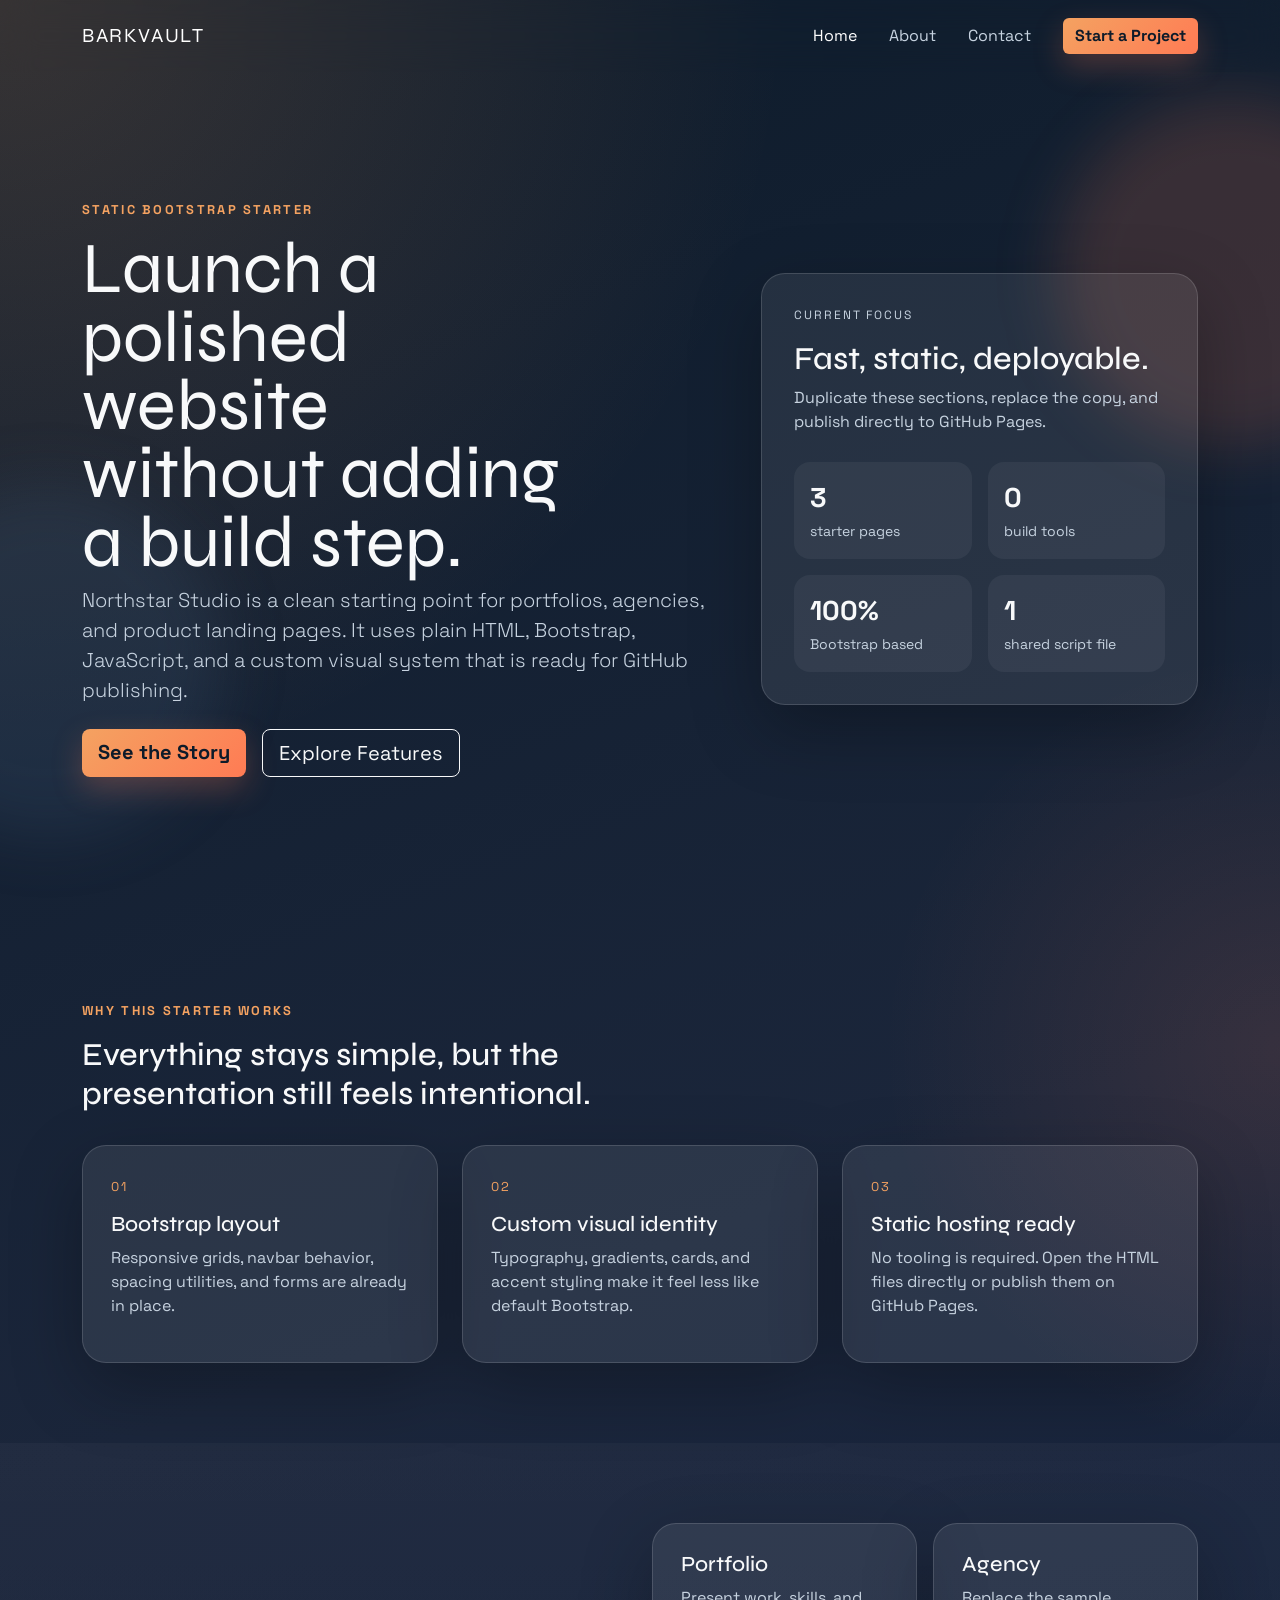
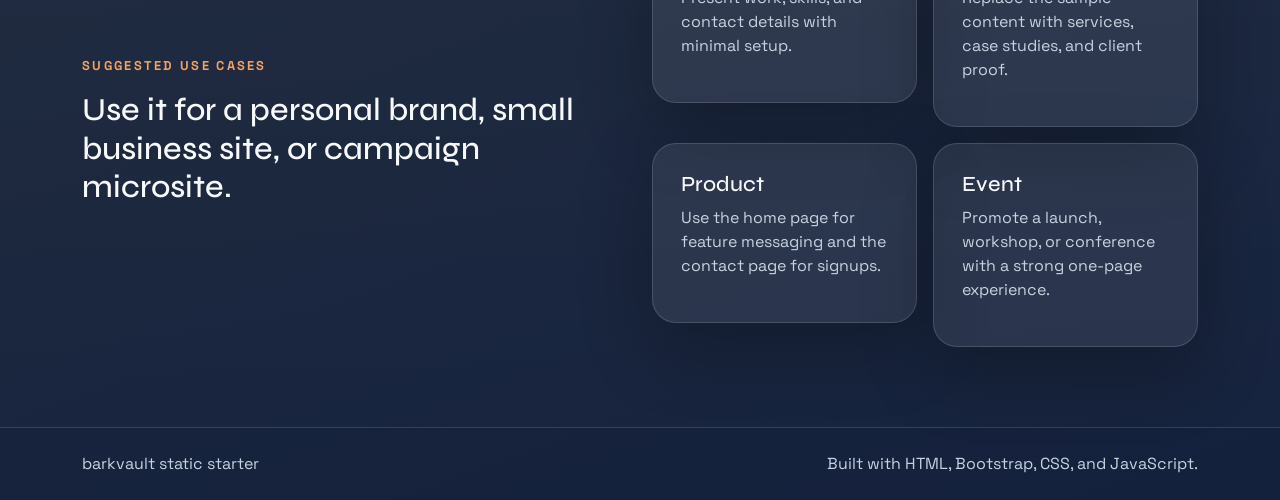
==== index.html @ 1753c1f5 "Initial static site scaffold" ====
<!DOCTYPE html>
<html lang="en">
  <head>
    <meta charset="UTF-8" />
    <meta name="viewport" content="width=device-width, initial-scale=1.0" />
    <title>barkvault</title>
    <meta
      name="description"
      content="A bold Bootstrap-based static website starter for modern product and portfolio pages."
    />
    <link rel="preconnect" href="https://fonts.googleapis.com" />
    <link rel="preconnect" href="https://fonts.gstatic.com" crossorigin />
    <link
      href="https://fonts.googleapis.com/css2?family=Space+Grotesk:wght@400;500;700&family=Syne:wght@500;700;800&display=swap"
      rel="stylesheet"
    />
    <link
      href="https://cdn.jsdelivr.net/npm/bootstrap@5.3.3/dist/css/bootstrap.min.css"
      rel="stylesheet"
      integrity="sha384-QWTKZyjpPEjISv5WaRU9OFeRpok6YctnYmDr5pNlyT2bRjXh0JMhjY6hW+ALEwIH"
      crossorigin="anonymous"
    />
    <link rel="stylesheet" href="css/styles.css" />
  </head>
  <body>
    <div class="site-shell">
      <nav class="navbar navbar-expand-lg navbar-dark py-3">
        <div class="container">
          <a class="navbar-brand brand-mark" href="index.html">barkvault</a>
          <button
            class="navbar-toggler"
            type="button"
            data-bs-toggle="collapse"
            data-bs-target="#mainNav"
            aria-controls="mainNav"
            aria-expanded="false"
            aria-label="Toggle navigation"
          >
            <span class="navbar-toggler-icon"></span>
          </button>
          <div class="collapse navbar-collapse" id="mainNav">
            <ul class="navbar-nav ms-auto align-items-lg-center gap-lg-3">
              <li class="nav-item"><a class="nav-link active" href="index.html">Home</a></li>
              <li class="nav-item"><a class="nav-link" href="about.html">About</a></li>
              <li class="nav-item"><a class="nav-link" href="contact.html">Contact</a></li>
              <li class="nav-item">
                <a class="btn btn-signal ms-lg-2" href="contact.html">Start a Project</a>
              </li>
            </ul>
          </div>
        </div>
      </nav>

      <header class="hero-section">
        <div class="container py-5">
          <div class="row align-items-center g-5 py-lg-5">
            <div class="col-lg-7">
              <p class="eyebrow">Static Bootstrap starter</p>
              <h1 class="display-2 hero-title">Launch a polished website without adding a build step.</h1>
              <p class="lead hero-copy">
                Northstar Studio is a clean starting point for portfolios, agencies, and product landing pages.
                It uses plain HTML, Bootstrap, JavaScript, and a custom visual system that is ready for GitHub publishing.
              </p>
              <div class="d-flex flex-column flex-sm-row gap-3 mt-4">
                <a class="btn btn-signal btn-lg" href="about.html">See the Story</a>
                <a class="btn btn-outline-light btn-lg" href="#highlights">Explore Features</a>
              </div>
            </div>
            <div class="col-lg-5">
              <div class="hero-card reveal-up">
                <p class="hero-card-label">Current focus</p>
                <h2>Fast, static, deployable.</h2>
                <p>
                  Duplicate these sections, replace the copy, and publish directly to GitHub Pages.
                </p>
                <div class="stat-grid">
                  <div>
                    <span>3</span>
                    <small>starter pages</small>
                  </div>
                  <div>
                    <span>0</span>
                    <small>build tools</small>
                  </div>
                  <div>
                    <span>100%</span>
                    <small>Bootstrap based</small>
                  </div>
                  <div>
                    <span>1</span>
                    <small>shared script file</small>
                  </div>
                </div>
              </div>
            </div>
          </div>
        </div>
      </header>

      <main>
        <section id="highlights" class="section-space">
          <div class="container">
            <div class="section-heading reveal-up">
              <p class="eyebrow">Why this starter works</p>
              <h2>Everything stays simple, but the presentation still feels intentional.</h2>
            </div>
            <div class="row g-4 mt-1">
              <div class="col-md-4 reveal-up">
                <article class="feature-card h-100">
                  <span class="feature-index">01</span>
                  <h3>Bootstrap layout</h3>
                  <p>Responsive grids, navbar behavior, spacing utilities, and forms are already in place.</p>
                </article>
              </div>
              <div class="col-md-4 reveal-up">
                <article class="feature-card h-100">
                  <span class="feature-index">02</span>
                  <h3>Custom visual identity</h3>
                  <p>Typography, gradients, cards, and accent styling make it feel less like default Bootstrap.</p>
                </article>
              </div>
              <div class="col-md-4 reveal-up">
                <article class="feature-card h-100">
                  <span class="feature-index">03</span>
                  <h3>Static hosting ready</h3>
                  <p>No tooling is required. Open the HTML files directly or publish them on GitHub Pages.</p>
                </article>
              </div>
            </div>
          </div>
        </section>

        <section class="section-space alt-panel">
          <div class="container">
            <div class="row g-4 align-items-center">
              <div class="col-lg-6 reveal-up">
                <p class="eyebrow">Suggested use cases</p>
                <h2 class="section-title">Use it for a personal brand, small business site, or campaign microsite.</h2>
              </div>
              <div class="col-lg-6">
                <div class="row g-3">
                  <div class="col-sm-6 reveal-up">
                    <div class="mini-panel">
                      <h3>Portfolio</h3>
                      <p>Present work, skills, and contact details with minimal setup.</p>
                    </div>
                  </div>
                  <div class="col-sm-6 reveal-up">
                    <div class="mini-panel">
                      <h3>Agency</h3>
                      <p>Replace the sample content with services, case studies, and client proof.</p>
                    </div>
                  </div>
                  <div class="col-sm-6 reveal-up">
                    <div class="mini-panel">
                      <h3>Product</h3>
                      <p>Use the home page for feature messaging and the contact page for signups.</p>
                    </div>
                  </div>
                  <div class="col-sm-6 reveal-up">
                    <div class="mini-panel">
                      <h3>Event</h3>
                      <p>Promote a launch, workshop, or conference with a strong one-page experience.</p>
                    </div>
                  </div>
                </div>
              </div>
            </div>
          </div>
        </section>
      </main>

      <footer class="site-footer py-4">
        <div class="container d-flex flex-column flex-md-row justify-content-between gap-2">
          <p class="mb-0">barkvault static starter</p>
          <p class="mb-0">Built with HTML, Bootstrap, CSS, and JavaScript.</p>
        </div>
      </footer>
    </div>

    <script
      src="https://cdn.jsdelivr.net/npm/bootstrap@5.3.3/dist/js/bootstrap.bundle.min.js"
      integrity="sha384-YvpcrYf0tY3lHB60NNkmXc5s9fDVZLESaAA55NDzOxhy9GkcIdslK1eN7N6jIeHz"
      crossorigin="anonymous"
    ></script>
    <script src="js/main.js"></script>
  </body>
</html>
---- css/styles.css ----
:root {
  --bg-deep: #0d1b2a;
  --bg-mid: #1b263b;
  --bg-soft: #415a77;
  --surface: rgba(255, 255, 255, 0.08);
  --surface-strong: rgba(255, 255, 255, 0.12);
  --text-main: #f8f9fa;
  --text-muted: #c7d3e0;
  --accent: #f4a261;
  --accent-strong: #ff7b54;
  --line: rgba(255, 255, 255, 0.14);
  --shadow: 0 24px 70px rgba(0, 0, 0, 0.28);
}

body {
  margin: 0;
  font-family: "Space Grotesk", sans-serif;
  color: var(--text-main);
  background:
    radial-gradient(circle at top left, rgba(244, 162, 97, 0.18), transparent 32%),
    radial-gradient(circle at right center, rgba(255, 123, 84, 0.12), transparent 24%),
    linear-gradient(160deg, var(--bg-deep), var(--bg-mid) 58%, #14213d 100%);
  min-height: 100vh;
}

h1,
h2,
h3,
h4,
h5,
h6,
.brand-mark {
  font-family: "Syne", sans-serif;
}

a {
  color: inherit;
}

.site-shell {
  position: relative;
  overflow: hidden;
}

.site-shell::before,
.site-shell::after {
  content: "";
  position: fixed;
  inset: auto;
  width: 22rem;
  height: 22rem;
  border-radius: 999px;
  filter: blur(30px);
  pointer-events: none;
  z-index: 0;
}

.site-shell::before {
  top: 6rem;
  right: -8rem;
  background: rgba(255, 123, 84, 0.16);
}

.site-shell::after {
  bottom: 4rem;
  left: -8rem;
  background: rgba(65, 90, 119, 0.24);
}

.navbar,
.hero-section,
main,
.site-footer {
  position: relative;
  z-index: 1;
}

.navbar {
  backdrop-filter: blur(18px);
}

.brand-mark {
  letter-spacing: 0.08em;
  text-transform: uppercase;
}

.nav-link {
  color: var(--text-muted);
}

.nav-link:hover,
.nav-link.active {
  color: var(--text-main);
}

.btn-signal {
  background: linear-gradient(135deg, var(--accent), var(--accent-strong));
  border: 0;
  color: #0d1b2a;
  font-weight: 700;
  box-shadow: 0 12px 30px rgba(255, 123, 84, 0.25);
}

.btn-signal:hover,
.btn-signal:focus {
  color: #0d1b2a;
  transform: translateY(-1px);
}

.hero-section {
  padding: 2rem 0 3rem;
}

.hero-title,
.page-title {
  line-height: 0.95;
  max-width: 12ch;
}

.hero-copy,
.page-copy,
p {
  color: var(--text-muted);
}

.eyebrow {
  color: var(--accent);
  text-transform: uppercase;
  letter-spacing: 0.18em;
  font-size: 0.8rem;
  font-weight: 700;
  margin-bottom: 1rem;
}

.hero-card,
.feature-card,
.mini-panel,
.timeline-panel,
.contact-card,
.contact-side-panel {
  background: var(--surface);
  border: 1px solid var(--line);
  border-radius: 1.5rem;
  box-shadow: var(--shadow);
}

.hero-card {
  padding: 2rem;
}

.hero-card-label {
  text-transform: uppercase;
  letter-spacing: 0.16em;
  font-size: 0.75rem;
}

.stat-grid {
  display: grid;
  grid-template-columns: repeat(2, minmax(0, 1fr));
  gap: 1rem;
  margin-top: 1.75rem;
}

.stat-grid div {
  padding: 1rem;
  border-radius: 1rem;
  background: rgba(255, 255, 255, 0.05);
}

.stat-grid span {
  display: block;
  font-size: 1.7rem;
  font-weight: 700;
  color: var(--text-main);
}

.stat-grid small {
  color: var(--text-muted);
}

.section-space {
  padding: 5rem 0;
}

.section-space-sm {
  padding: 4rem 0 2rem;
}

.section-heading,
.section-title {
  max-width: 42rem;
}

.alt-panel {
  background: linear-gradient(180deg, rgba(255, 255, 255, 0.03), rgba(255, 255, 255, 0.01));
}

.feature-card,
.mini-panel,
.contact-side-panel {
  padding: 1.75rem;
}

.feature-index {
  display: inline-flex;
  margin-bottom: 1rem;
  font-size: 0.8rem;
  letter-spacing: 0.12em;
  color: var(--accent);
}

.mini-panel h3,
.feature-card h3,
.timeline-step h3,
.contact-side-panel h2 {
  font-size: 1.35rem;
}

.timeline-panel {
  padding: 1.5rem;
}

.timeline-step {
  display: grid;
  grid-template-columns: auto 1fr;
  gap: 1rem;
  align-items: start;
}

.timeline-step + .timeline-step {
  margin-top: 1.25rem;
  padding-top: 1.25rem;
  border-top: 1px solid var(--line);
}

.timeline-step span {
  width: 2.5rem;
  height: 2.5rem;
  display: inline-flex;
  align-items: center;
  justify-content: center;
  border-radius: 999px;
  background: linear-gradient(135deg, var(--accent), var(--accent-strong));
  color: #0d1b2a;
  font-weight: 700;
}

.contact-card {
  padding: 2rem;
}

.form-control,
.form-select {
  background: rgba(255, 255, 255, 0.06);
  border: 1px solid rgba(255, 255, 255, 0.16);
  color: var(--text-main);
  border-radius: 1rem;
  padding: 0.9rem 1rem;
}

.form-control:focus,
.form-select:focus {
  background: rgba(255, 255, 255, 0.1);
  color: var(--text-main);
  border-color: rgba(244, 162, 97, 0.7);
  box-shadow: 0 0 0 0.25rem rgba(244, 162, 97, 0.15);
}

.form-control::placeholder {
  color: rgba(248, 249, 250, 0.55);
}

.form-select {
  color: rgba(248, 249, 250, 0.75);
}

.form-select option {
  color: #0d1b2a;
}

.form-label,
.form-note,
.contact-list li,
.site-footer p {
  color: var(--text-muted);
}

.site-footer {
  border-top: 1px solid var(--line);
}

.reveal-up {
  opacity: 0;
  transform: translateY(24px);
  transition: opacity 0.7s ease, transform 0.7s ease;
}

.reveal-up.is-visible {
  opacity: 1;
  transform: translateY(0);
}

@media (max-width: 991.98px) {
  .hero-title,
  .page-title {
    max-width: none;
  }
}

@media (max-width: 767.98px) {
  .section-space {
    padding: 4rem 0;
  }

  .hero-card,
  .feature-card,
  .mini-panel,
  .timeline-panel,
  .contact-card,
  .contact-side-panel {
    border-radius: 1.25rem;
  }
}
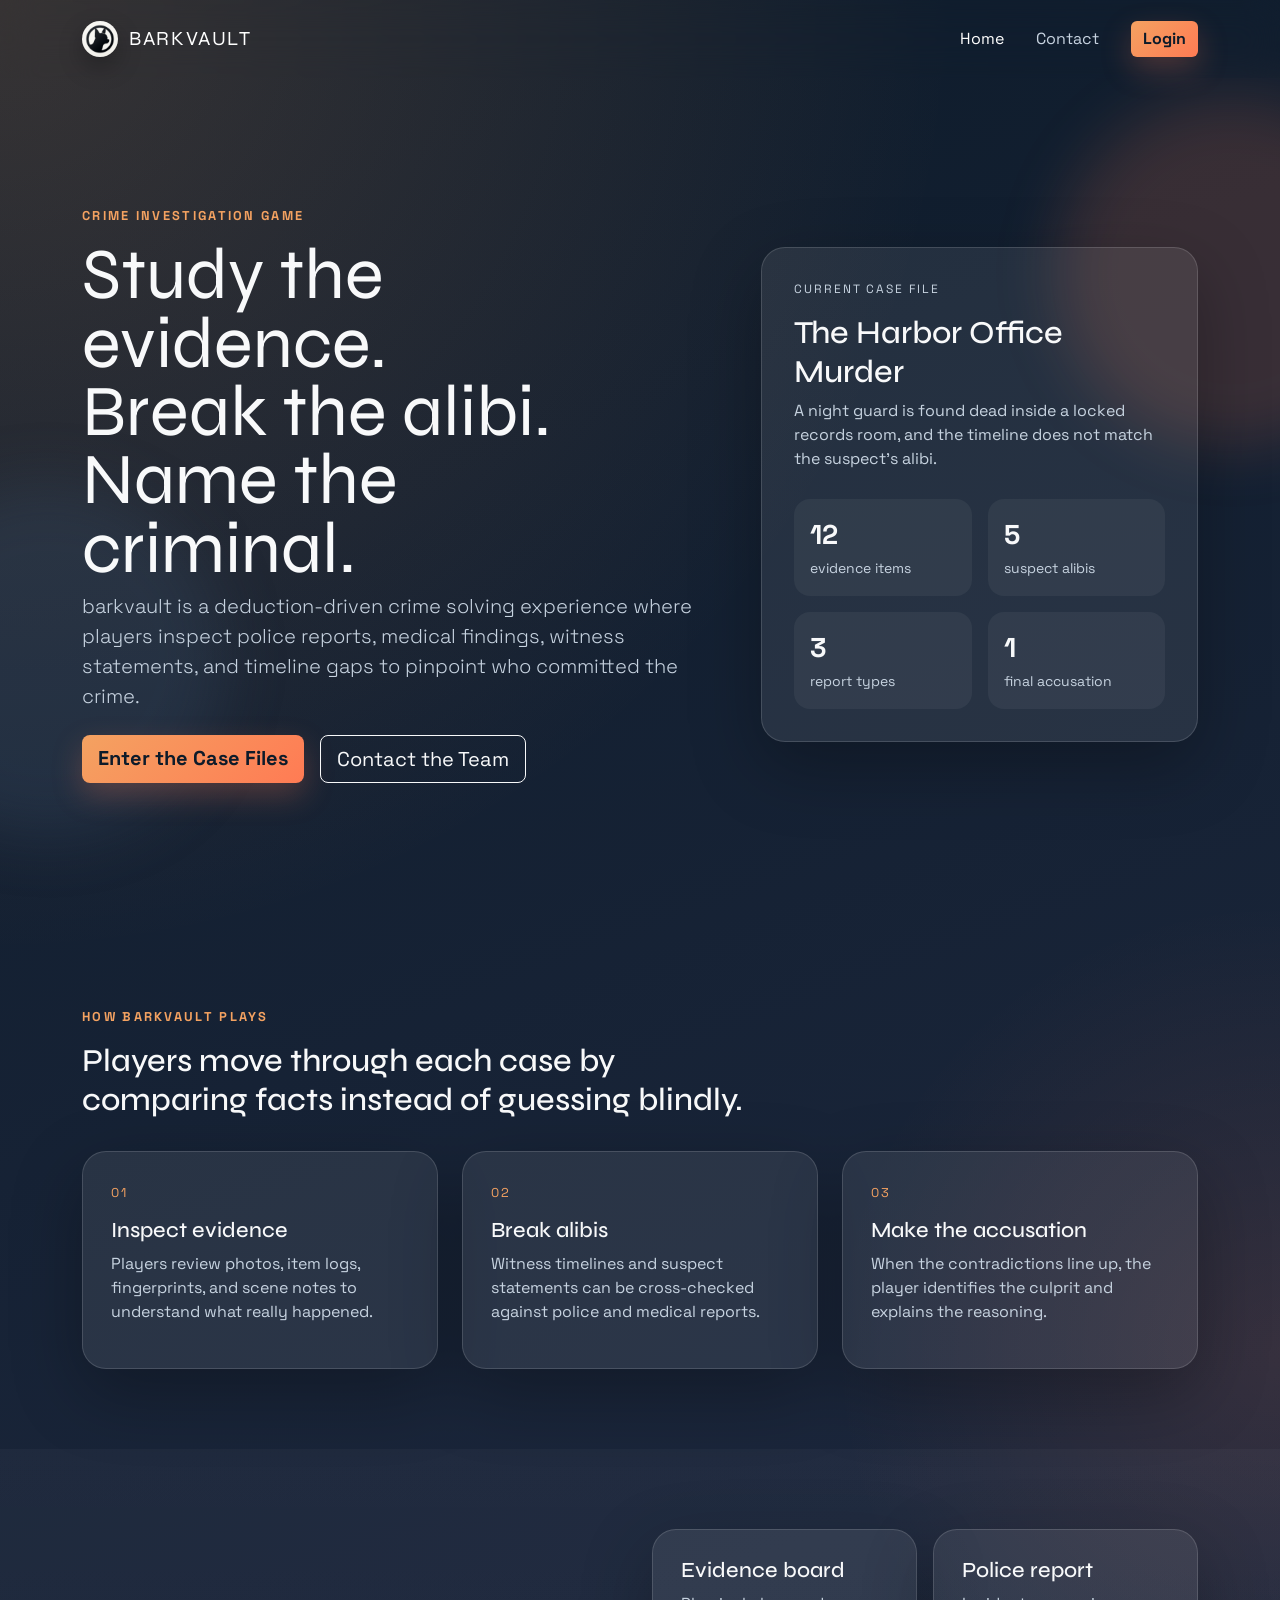
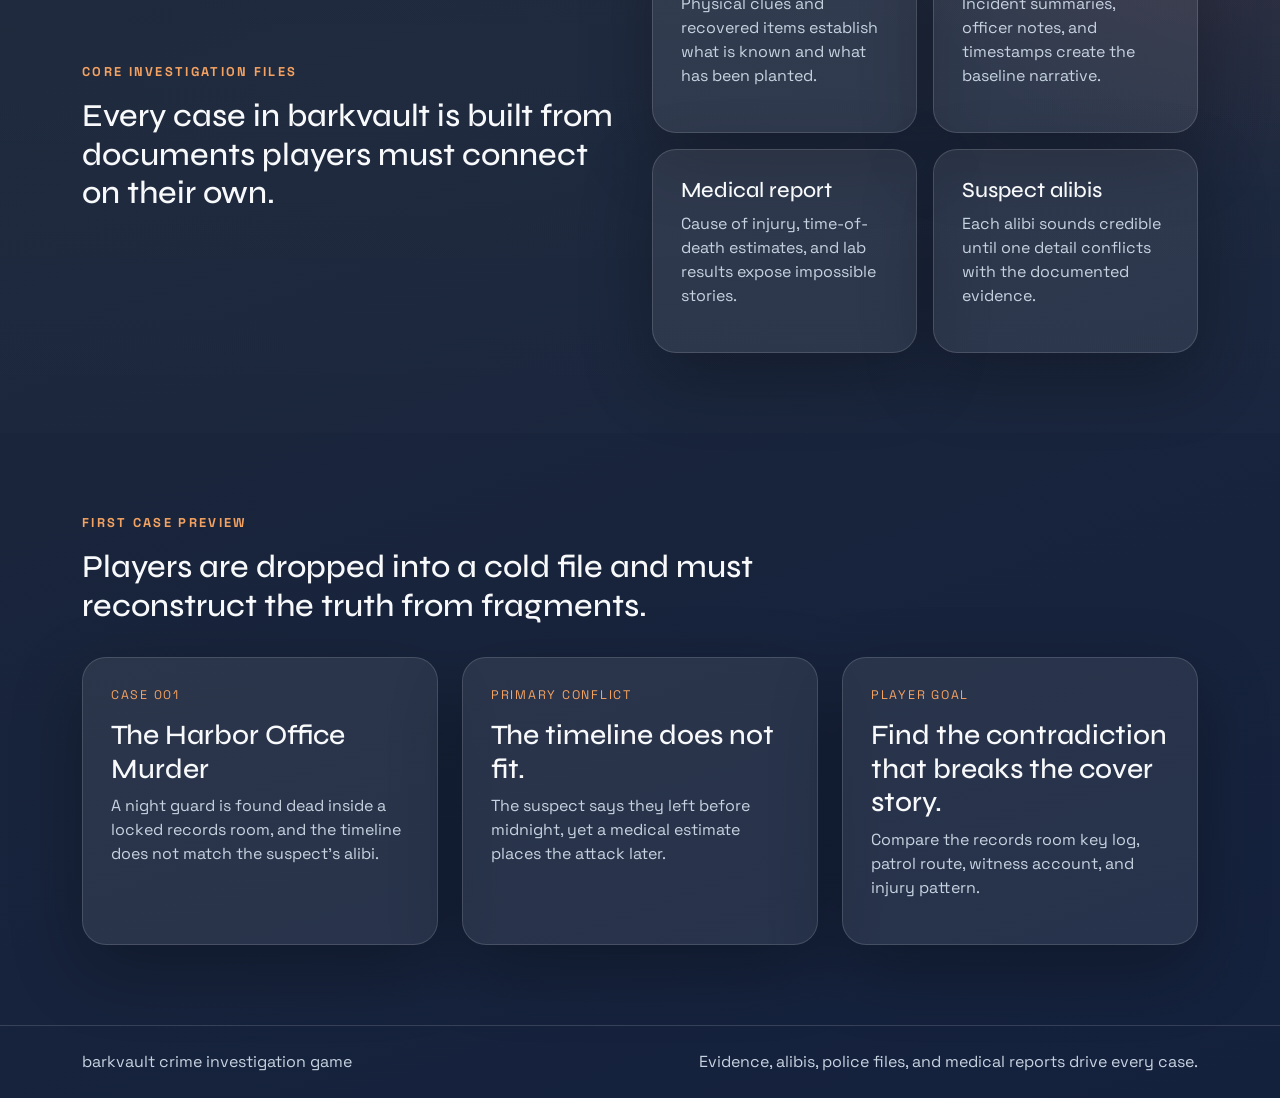
==== commit 892a3beb: "Build barkvault landing and login flow" ====
--- a/index.html
+++ b/index.html
@@ -3,10 +3,10 @@
   <head>
     <meta charset="UTF-8" />
     <meta name="viewport" content="width=device-width, initial-scale=1.0" />
-    <title>barkvault</title>
+    <title>barkvault | Crime Investigation Game</title>
     <meta
       name="description"
-      content="A bold Bootstrap-based static website starter for modern product and portfolio pages."
+      content="barkvault is a crime investigation game where players review evidence, alibis, and official reports to identify the criminal."
     />
     <link rel="preconnect" href="https://fonts.googleapis.com" />
     <link rel="preconnect" href="https://fonts.gstatic.com" crossorigin />
@@ -20,13 +20,17 @@
       integrity="sha384-QWTKZyjpPEjISv5WaRU9OFeRpok6YctnYmDr5pNlyT2bRjXh0JMhjY6hW+ALEwIH"
       crossorigin="anonymous"
     />
+    <link rel="icon" type="image/jpeg" href="images/image_a9e12c81.jpg" />
     <link rel="stylesheet" href="css/styles.css" />
   </head>
   <body>
     <div class="site-shell">
       <nav class="navbar navbar-expand-lg navbar-dark py-3">
         <div class="container">
-          <a class="navbar-brand brand-mark" href="index.html">barkvault</a>
+          <a class="navbar-brand brand-mark" href="index.html">
+            <img src="images/image_a9e12c81.jpg" alt="barkvault chihuahua icon" class="brand-icon" />
+            <span>barkvault</span>
+          </a>
           <button
             class="navbar-toggler"
             type="button"
@@ -41,10 +45,11 @@
           <div class="collapse navbar-collapse" id="mainNav">
             <ul class="navbar-nav ms-auto align-items-lg-center gap-lg-3">
               <li class="nav-item"><a class="nav-link active" href="index.html">Home</a></li>
-              <li class="nav-item"><a class="nav-link" href="about.html">About</a></li>
               <li class="nav-item"><a class="nav-link" href="contact.html">Contact</a></li>
               <li class="nav-item">
-                <a class="btn btn-signal ms-lg-2" href="contact.html">Start a Project</a>
+                <button class="btn btn-signal ms-lg-2" type="button" data-bs-toggle="modal" data-bs-target="#loginModal">
+                  Login
+                </button>
               </li>
             </ul>
           </div>
@@ -55,40 +60,40 @@
         <div class="container py-5">
           <div class="row align-items-center g-5 py-lg-5">
             <div class="col-lg-7">
-              <p class="eyebrow">Static Bootstrap starter</p>
-              <h1 class="display-2 hero-title">Launch a polished website without adding a build step.</h1>
+              <p class="eyebrow">Crime investigation game</p>
+              <h1 class="display-2 hero-title">Study the evidence. Break the alibi. Name the criminal.</h1>
               <p class="lead hero-copy">
-                Northstar Studio is a clean starting point for portfolios, agencies, and product landing pages.
-                It uses plain HTML, Bootstrap, JavaScript, and a custom visual system that is ready for GitHub publishing.
+                barkvault is a deduction-driven crime solving experience where players inspect police reports,
+                medical findings, witness statements, and timeline gaps to pinpoint who committed the crime.
               </p>
               <div class="d-flex flex-column flex-sm-row gap-3 mt-4">
-                <a class="btn btn-signal btn-lg" href="about.html">See the Story</a>
-                <a class="btn btn-outline-light btn-lg" href="#highlights">Explore Features</a>
+                <a class="btn btn-signal btn-lg" href="#highlights">Enter the Case Files</a>
+                <a class="btn btn-outline-light btn-lg" href="contact.html">Contact the Team</a>
               </div>
             </div>
             <div class="col-lg-5">
               <div class="hero-card reveal-up">
-                <p class="hero-card-label">Current focus</p>
-                <h2>Fast, static, deployable.</h2>
-                <p>
-                  Duplicate these sections, replace the copy, and publish directly to GitHub Pages.
+                <p class="hero-card-label">Current case file</p>
+                <h2 data-case-title>Loading case...</h2>
+                <p data-case-summary>
+                  Pulling the active investigation from the case model.
                 </p>
                 <div class="stat-grid">
                   <div>
-                    <span>3</span>
-                    <small>starter pages</small>
-                  </div>
-                  <div>
-                    <span>0</span>
-                    <small>build tools</small>
-                  </div>
-                  <div>
-                    <span>100%</span>
-                    <small>Bootstrap based</small>
-                  </div>
-                  <div>
-                    <span>1</span>
-                    <small>shared script file</small>
+                    <span data-case-evidence-count>0</span>
+                    <small>evidence items</small>
+                  </div>
+                  <div>
+                    <span data-case-suspect-count>0</span>
+                    <small>suspect alibis</small>
+                  </div>
+                  <div>
+                    <span data-case-report-count>0</span>
+                    <small>report types</small>
+                  </div>
+                  <div>
+                    <span data-case-accusation-count>0</span>
+                    <small>final accusation</small>
                   </div>
                 </div>
               </div>
@@ -101,29 +106,29 @@
         <section id="highlights" class="section-space">
           <div class="container">
             <div class="section-heading reveal-up">
-              <p class="eyebrow">Why this starter works</p>
-              <h2>Everything stays simple, but the presentation still feels intentional.</h2>
+              <p class="eyebrow">How barkvault plays</p>
+              <h2>Players move through each case by comparing facts instead of guessing blindly.</h2>
             </div>
             <div class="row g-4 mt-1">
               <div class="col-md-4 reveal-up">
                 <article class="feature-card h-100">
                   <span class="feature-index">01</span>
-                  <h3>Bootstrap layout</h3>
-                  <p>Responsive grids, navbar behavior, spacing utilities, and forms are already in place.</p>
+                  <h3>Inspect evidence</h3>
+                  <p>Players review photos, item logs, fingerprints, and scene notes to understand what really happened.</p>
                 </article>
               </div>
               <div class="col-md-4 reveal-up">
                 <article class="feature-card h-100">
                   <span class="feature-index">02</span>
-                  <h3>Custom visual identity</h3>
-                  <p>Typography, gradients, cards, and accent styling make it feel less like default Bootstrap.</p>
+                  <h3>Break alibis</h3>
+                  <p>Witness timelines and suspect statements can be cross-checked against police and medical reports.</p>
                 </article>
               </div>
               <div class="col-md-4 reveal-up">
                 <article class="feature-card h-100">
                   <span class="feature-index">03</span>
-                  <h3>Static hosting ready</h3>
-                  <p>No tooling is required. Open the HTML files directly or publish them on GitHub Pages.</p>
+                  <h3>Make the accusation</h3>
+                  <p>When the contradictions line up, the player identifies the culprit and explains the reasoning.</p>
                 </article>
               </div>
             </div>
@@ -134,36 +139,68 @@
           <div class="container">
             <div class="row g-4 align-items-center">
               <div class="col-lg-6 reveal-up">
-                <p class="eyebrow">Suggested use cases</p>
-                <h2 class="section-title">Use it for a personal brand, small business site, or campaign microsite.</h2>
+                <p class="eyebrow">Core investigation files</p>
+                <h2 class="section-title">Every case in barkvault is built from documents players must connect on their own.</h2>
               </div>
               <div class="col-lg-6">
                 <div class="row g-3">
                   <div class="col-sm-6 reveal-up">
                     <div class="mini-panel">
-                      <h3>Portfolio</h3>
-                      <p>Present work, skills, and contact details with minimal setup.</p>
-                    </div>
-                  </div>
-                  <div class="col-sm-6 reveal-up">
-                    <div class="mini-panel">
-                      <h3>Agency</h3>
-                      <p>Replace the sample content with services, case studies, and client proof.</p>
-                    </div>
-                  </div>
-                  <div class="col-sm-6 reveal-up">
-                    <div class="mini-panel">
-                      <h3>Product</h3>
-                      <p>Use the home page for feature messaging and the contact page for signups.</p>
-                    </div>
-                  </div>
-                  <div class="col-sm-6 reveal-up">
-                    <div class="mini-panel">
-                      <h3>Event</h3>
-                      <p>Promote a launch, workshop, or conference with a strong one-page experience.</p>
-                    </div>
-                  </div>
-                </div>
+                      <h3>Evidence board</h3>
+                      <p>Physical clues and recovered items establish what is known and what has been planted.</p>
+                    </div>
+                  </div>
+                  <div class="col-sm-6 reveal-up">
+                    <div class="mini-panel">
+                      <h3>Police report</h3>
+                      <p>Incident summaries, officer notes, and timestamps create the baseline narrative.</p>
+                    </div>
+                  </div>
+                  <div class="col-sm-6 reveal-up">
+                    <div class="mini-panel">
+                      <h3>Medical report</h3>
+                      <p>Cause of injury, time-of-death estimates, and lab results expose impossible stories.</p>
+                    </div>
+                  </div>
+                  <div class="col-sm-6 reveal-up">
+                    <div class="mini-panel">
+                      <h3>Suspect alibis</h3>
+                      <p>Each alibi sounds credible until one detail conflicts with the documented evidence.</p>
+                    </div>
+                  </div>
+                </div>
+              </div>
+            </div>
+          </div>
+        </section>
+
+        <section class="section-space">
+          <div class="container">
+            <div class="section-heading reveal-up">
+              <p class="eyebrow">First case preview</p>
+              <h2>Players are dropped into a cold file and must reconstruct the truth from fragments.</h2>
+            </div>
+            <div class="row g-4 mt-1">
+              <div class="col-lg-4 reveal-up">
+                <article class="case-card h-100">
+                  <p class="case-label" data-case-id>Case file</p>
+                  <h3 data-case-preview-title>Loading case...</h3>
+                  <p data-case-preview-summary>Waiting for the current case to load.</p>
+                </article>
+              </div>
+              <div class="col-lg-4 reveal-up">
+                <article class="case-card h-100">
+                  <p class="case-label">Primary conflict</p>
+                  <h3>The timeline does not fit.</h3>
+                  <p>The suspect says they left before midnight, yet a medical estimate places the attack later.</p>
+                </article>
+              </div>
+              <div class="col-lg-4 reveal-up">
+                <article class="case-card h-100">
+                  <p class="case-label">Player goal</p>
+                  <h3 data-case-goal>Loading objective...</h3>
+                  <p data-case-goal-summary>Waiting for the current case objective.</p>
+                </article>
               </div>
             </div>
           </div>
@@ -172,10 +209,46 @@
 
       <footer class="site-footer py-4">
         <div class="container d-flex flex-column flex-md-row justify-content-between gap-2">
-          <p class="mb-0">barkvault static starter</p>
-          <p class="mb-0">Built with HTML, Bootstrap, CSS, and JavaScript.</p>
+          <p class="mb-0">barkvault crime investigation game</p>
+          <p class="mb-0">Evidence, alibis, police files, and medical reports drive every case.</p>
         </div>
       </footer>
+    </div>
+
+    <div class="modal fade" id="loginModal" tabindex="-1" aria-labelledby="loginModalLabel" aria-hidden="true">
+      <div class="modal-dialog modal-dialog-centered">
+        <div class="modal-content modal-theme">
+          <div class="modal-header border-0 pb-0">
+            <div>
+              <img src="images/image_a9e12c81.jpg" alt="barkvault chihuahua icon" class="modal-brand-icon mb-3" />
+              <p class="eyebrow mb-2">Secure access</p>
+              <h2 class="modal-title fs-3" id="loginModalLabel">Enter barkvault</h2>
+            </div>
+            <button type="button" class="btn-close btn-close-white" data-bs-dismiss="modal" aria-label="Close"></button>
+          </div>
+          <div class="modal-body pt-2">
+            <p class="page-copy mb-4">Sign in to access case files, saved deductions, and suspect boards.</p>
+            <form class="needs-validation" novalidate data-form-type="login">
+              <div class="row g-3">
+                <div class="col-12">
+                  <label class="form-label" for="login-username">Username</label>
+                  <input class="form-control" id="login-username" type="text" placeholder="Detective handle" required />
+                  <div class="invalid-feedback">Please enter your username.</div>
+                </div>
+                <div class="col-12">
+                  <label class="form-label" for="login-password">Password</label>
+                  <input class="form-control" id="login-password" type="password" placeholder="Password" required />
+                  <div class="invalid-feedback">Please enter your password.</div>
+                </div>
+                <div class="col-12 d-flex flex-column gap-3">
+                  <button class="btn btn-signal btn-lg" type="submit">Login</button>
+                  <span class="form-note" data-form-status aria-live="polite"></span>
+                </div>
+              </div>
+            </form>
+          </div>
+        </div>
+      </div>
     </div>
 
     <script
--- a/css/styles.css
+++ b/css/styles.css
@@ -80,8 +80,21 @@
 }
 
 .brand-mark {
+  display: inline-flex;
+  align-items: center;
+  gap: 0.7rem;
   letter-spacing: 0.08em;
   text-transform: uppercase;
+}
+
+.brand-icon {
+  width: 2.25rem;
+  height: 2.25rem;
+  display: block;
+  object-fit: cover;
+  border-radius: 999px;
+  background: #f5f1ea;
+  box-shadow: 0 10px 24px rgba(0, 0, 0, 0.28);
 }
 
 .nav-link {
@@ -137,7 +150,9 @@
 .mini-panel,
 .timeline-panel,
 .contact-card,
-.contact-side-panel {
+.contact-side-panel,
+.case-card,
+.modal-theme {
   background: var(--surface);
   border: 1px solid var(--line);
   border-radius: 1.5rem;
@@ -197,8 +212,21 @@
 
 .feature-card,
 .mini-panel,
-.contact-side-panel {
+.contact-side-panel,
+.case-card {
   padding: 1.75rem;
+}
+
+.case-card {
+  min-height: 100%;
+}
+
+.case-label {
+  color: var(--accent);
+  text-transform: uppercase;
+  letter-spacing: 0.14em;
+  font-size: 0.78rem;
+  margin-bottom: 0.9rem;
 }
 
 .feature-index {
@@ -249,6 +277,46 @@
   padding: 2rem;
 }
 
+.modal-theme {
+  background: linear-gradient(180deg, rgba(13, 27, 42, 0.96), rgba(27, 38, 59, 0.96));
+  backdrop-filter: blur(14px);
+}
+
+.modal-theme .modal-header,
+.modal-theme .modal-body {
+  padding-left: 1.75rem;
+  padding-right: 1.75rem;
+}
+
+.modal-theme .modal-header {
+  position: relative;
+  justify-content: center;
+  text-align: center;
+  padding-top: 1.75rem;
+}
+
+.modal-theme .modal-header > div {
+  width: 100%;
+}
+
+.modal-theme .btn-close {
+  filter: invert(1) grayscale(1);
+  position: absolute;
+  top: 1.25rem;
+  right: 1.25rem;
+}
+
+.modal-brand-icon {
+  width: 6.5rem;
+  height: 6.5rem;
+  object-fit: cover;
+  border-radius: 999px;
+  display: block;
+  margin-left: auto;
+  margin-right: auto;
+  box-shadow: 0 12px 28px rgba(0, 0, 0, 0.28);
+}
+
 .form-control,
 .form-select {
   background: rgba(255, 255, 255, 0.06);
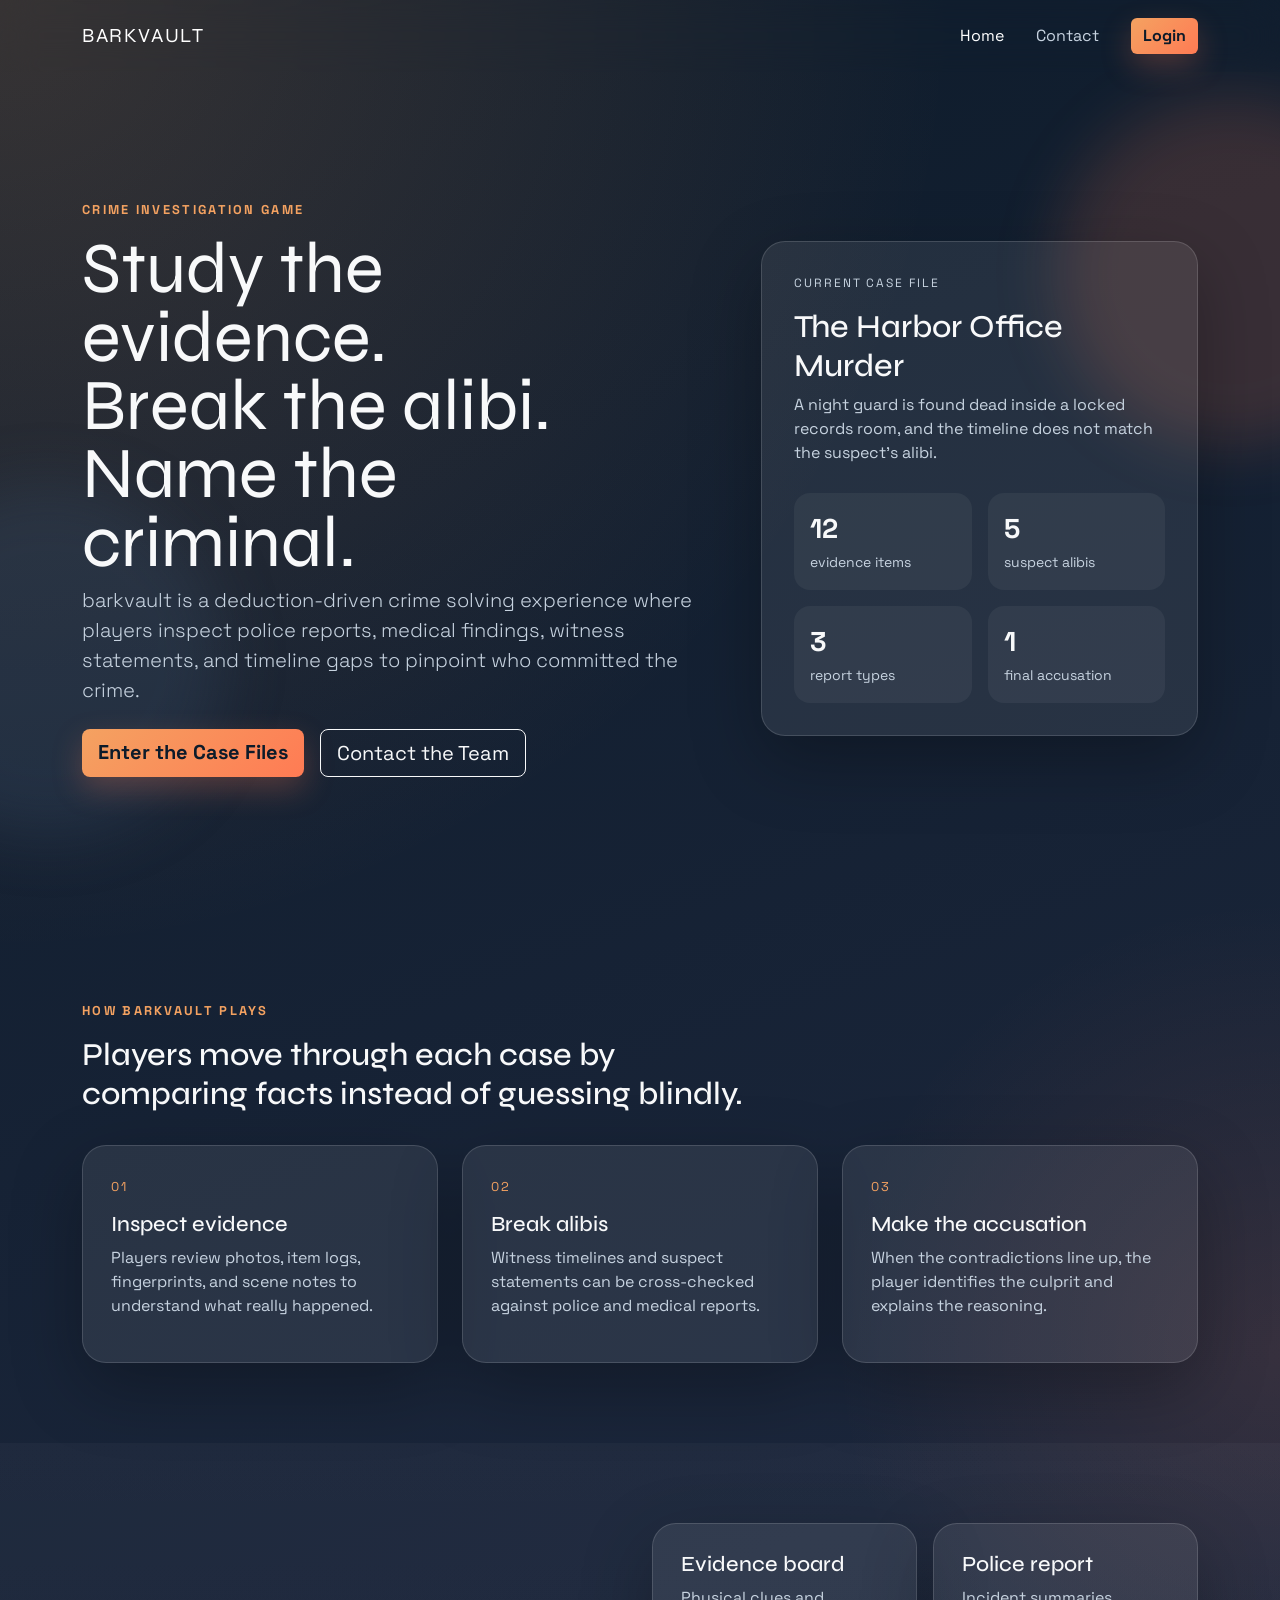
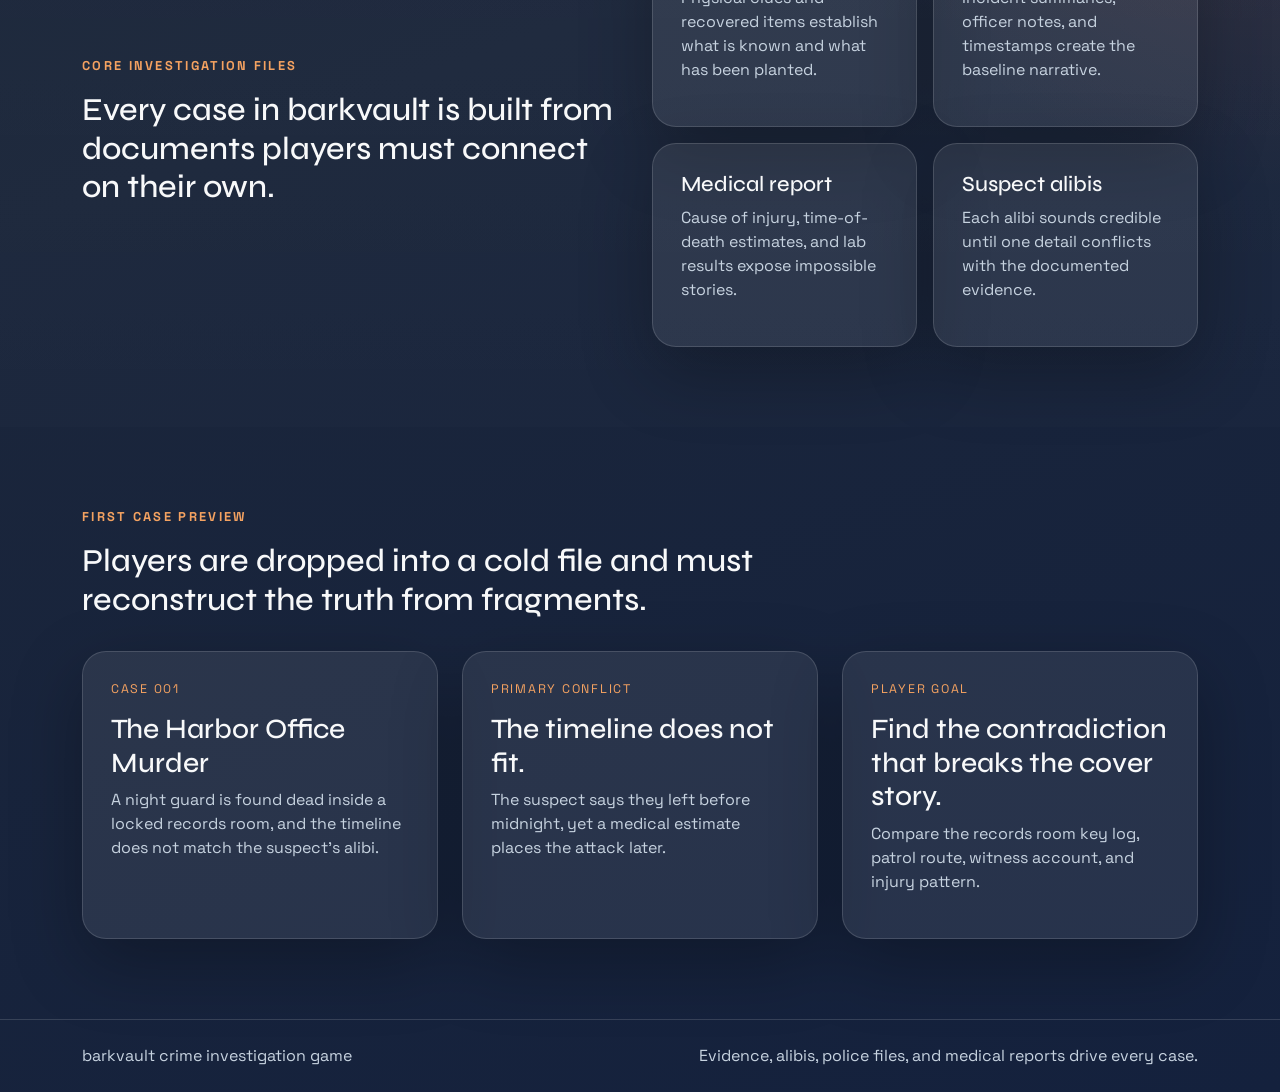
==== commit 879b2bb5: "Remove site icon" ====
--- a/index.html
+++ b/index.html
@@ -20,7 +20,6 @@
       integrity="sha384-QWTKZyjpPEjISv5WaRU9OFeRpok6YctnYmDr5pNlyT2bRjXh0JMhjY6hW+ALEwIH"
       crossorigin="anonymous"
     />
-    <link rel="icon" type="image/jpeg" href="images/image_a9e12c81.jpg" />
     <link rel="stylesheet" href="css/styles.css" />
   </head>
   <body>
@@ -28,7 +27,6 @@
       <nav class="navbar navbar-expand-lg navbar-dark py-3">
         <div class="container">
           <a class="navbar-brand brand-mark" href="index.html">
-            <img src="images/image_a9e12c81.jpg" alt="barkvault chihuahua icon" class="brand-icon" />
             <span>barkvault</span>
           </a>
           <button
@@ -220,7 +218,6 @@
         <div class="modal-content modal-theme">
           <div class="modal-header border-0 pb-0">
             <div>
-              <img src="images/image_a9e12c81.jpg" alt="barkvault chihuahua icon" class="modal-brand-icon mb-3" />
               <p class="eyebrow mb-2">Secure access</p>
               <h2 class="modal-title fs-3" id="loginModalLabel">Enter barkvault</h2>
             </div>
--- a/css/styles.css
+++ b/css/styles.css
@@ -82,19 +82,8 @@
 .brand-mark {
   display: inline-flex;
   align-items: center;
-  gap: 0.7rem;
   letter-spacing: 0.08em;
   text-transform: uppercase;
-}
-
-.brand-icon {
-  width: 2.25rem;
-  height: 2.25rem;
-  display: block;
-  object-fit: cover;
-  border-radius: 999px;
-  background: #f5f1ea;
-  box-shadow: 0 10px 24px rgba(0, 0, 0, 0.28);
 }
 
 .nav-link {
@@ -306,16 +295,6 @@
   right: 1.25rem;
 }
 
-.modal-brand-icon {
-  width: 6.5rem;
-  height: 6.5rem;
-  object-fit: cover;
-  border-radius: 999px;
-  display: block;
-  margin-left: auto;
-  margin-right: auto;
-  box-shadow: 0 12px 28px rgba(0, 0, 0, 0.28);
-}
 
 .form-control,
 .form-select {
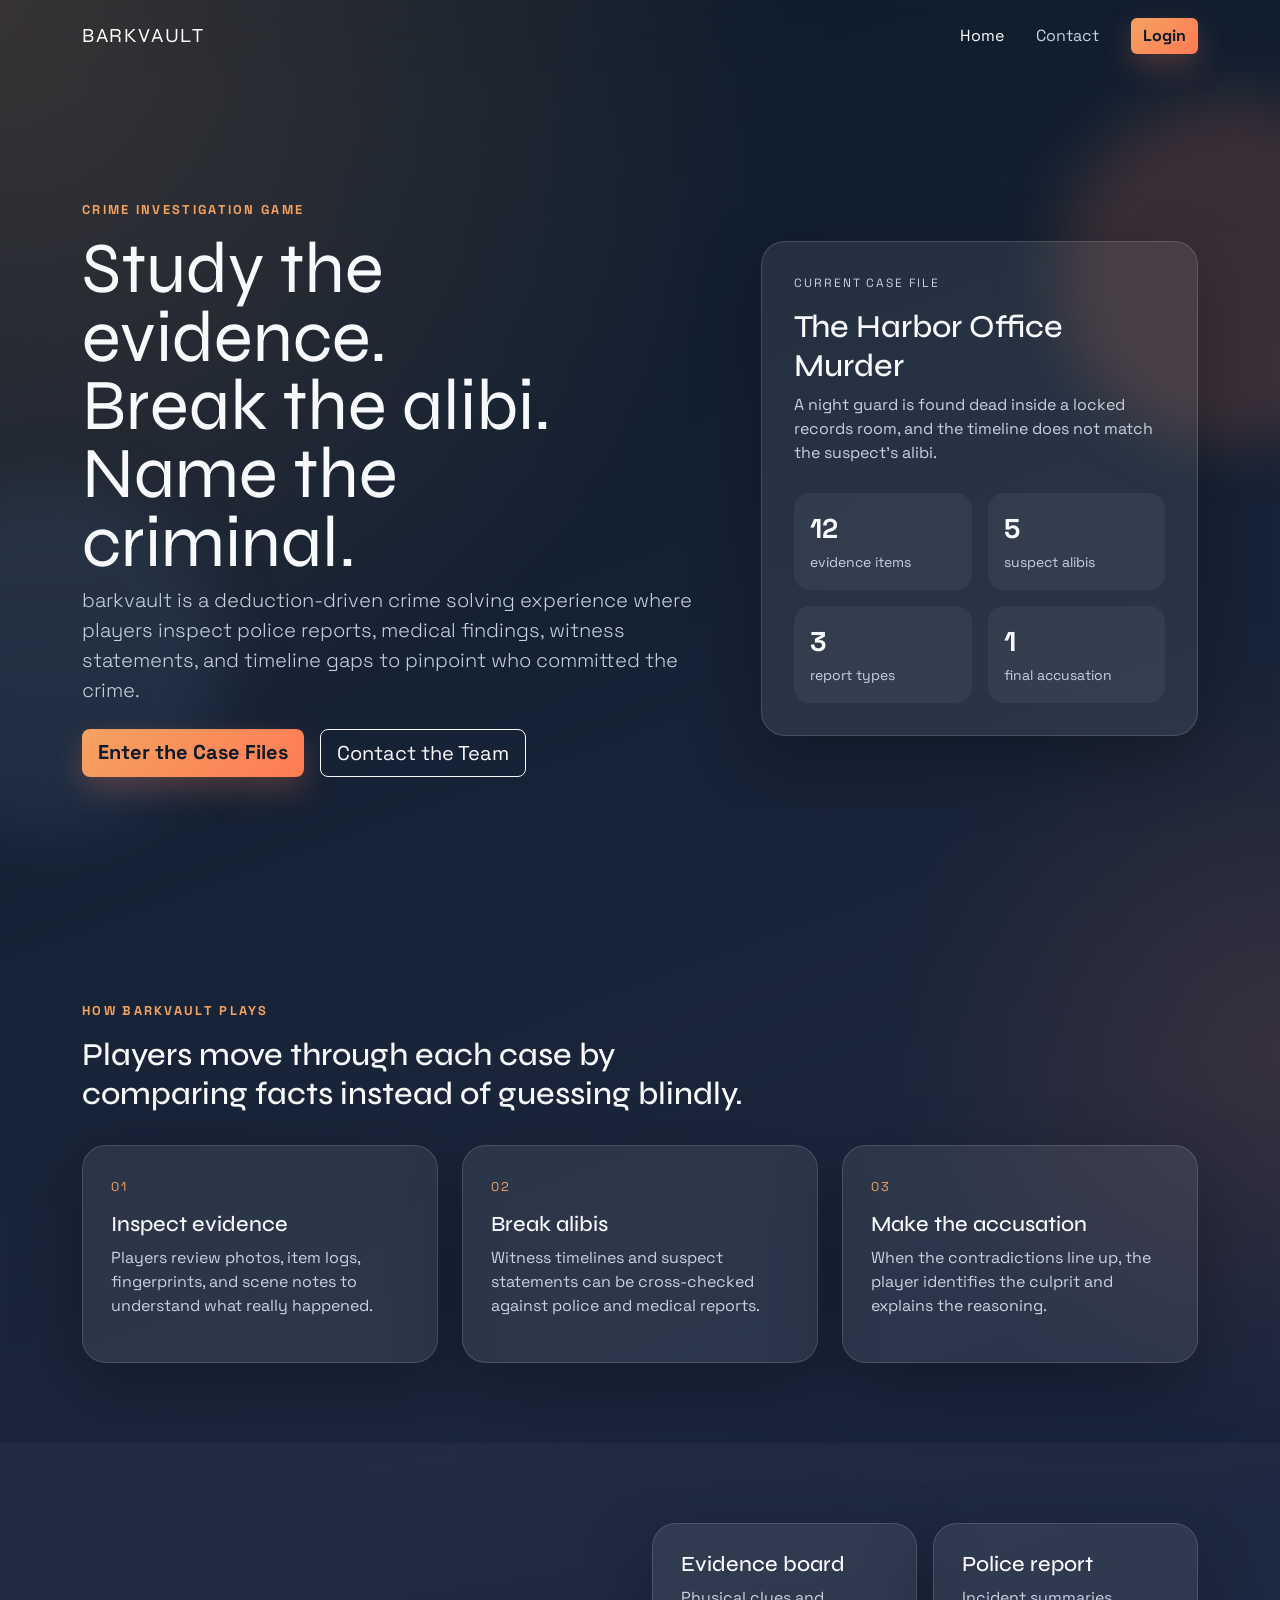
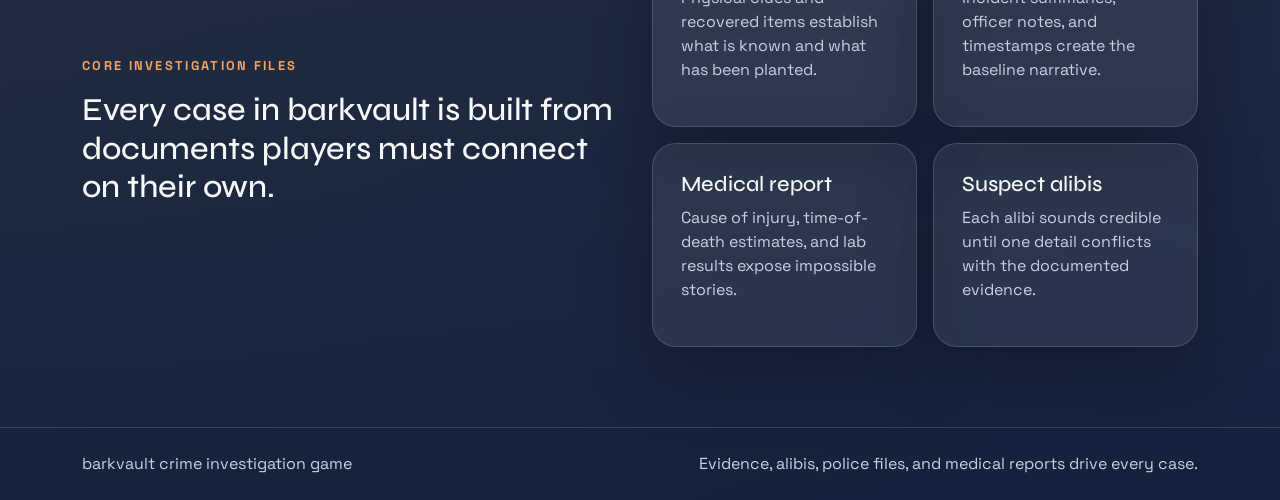
==== commit 496335c3: "Publish latest BarkVault updates" ====
--- a/index.html
+++ b/index.html
@@ -20,6 +20,7 @@
       integrity="sha384-QWTKZyjpPEjISv5WaRU9OFeRpok6YctnYmDr5pNlyT2bRjXh0JMhjY6hW+ALEwIH"
       crossorigin="anonymous"
     />
+    <link rel="icon" type="image/jpeg" href="images/iconbarkvault.jpg" />
     <link rel="stylesheet" href="css/styles.css" />
   </head>
   <body>
@@ -171,38 +172,6 @@
             </div>
           </div>
         </section>
-
-        <section class="section-space">
-          <div class="container">
-            <div class="section-heading reveal-up">
-              <p class="eyebrow">First case preview</p>
-              <h2>Players are dropped into a cold file and must reconstruct the truth from fragments.</h2>
-            </div>
-            <div class="row g-4 mt-1">
-              <div class="col-lg-4 reveal-up">
-                <article class="case-card h-100">
-                  <p class="case-label" data-case-id>Case file</p>
-                  <h3 data-case-preview-title>Loading case...</h3>
-                  <p data-case-preview-summary>Waiting for the current case to load.</p>
-                </article>
-              </div>
-              <div class="col-lg-4 reveal-up">
-                <article class="case-card h-100">
-                  <p class="case-label">Primary conflict</p>
-                  <h3>The timeline does not fit.</h3>
-                  <p>The suspect says they left before midnight, yet a medical estimate places the attack later.</p>
-                </article>
-              </div>
-              <div class="col-lg-4 reveal-up">
-                <article class="case-card h-100">
-                  <p class="case-label">Player goal</p>
-                  <h3 data-case-goal>Loading objective...</h3>
-                  <p data-case-goal-summary>Waiting for the current case objective.</p>
-                </article>
-              </div>
-            </div>
-          </div>
-        </section>
       </main>
 
       <footer class="site-footer py-4">
@@ -218,6 +187,7 @@
         <div class="modal-content modal-theme">
           <div class="modal-header border-0 pb-0">
             <div>
+              <img class="login-modal-icon" src="images/iconbarkvault.jpg" alt="barkvault icon" />
               <p class="eyebrow mb-2">Secure access</p>
               <h2 class="modal-title fs-3" id="loginModalLabel">Enter barkvault</h2>
             </div>
--- a/css/styles.css
+++ b/css/styles.css
@@ -86,6 +86,17 @@
   text-transform: uppercase;
 }
 
+.login-modal-icon {
+  display: block;
+  width: 3.5rem;
+  height: 3.5rem;
+  object-fit: contain;
+  border-radius: 1rem;
+  margin: 0 auto 1rem;
+  border: 1px solid rgba(255, 255, 255, 0.18);
+  box-shadow: 0 16px 40px rgba(0, 0, 0, 0.3);
+}
+
 .nav-link {
   color: var(--text-muted);
 }
@@ -210,6 +221,124 @@
   min-height: 100%;
 }
 
+.case-card-meta {
+  display: flex;
+  flex-wrap: wrap;
+  gap: 0.75rem;
+  margin: 1rem 0 1.25rem;
+}
+
+.case-chip {
+  display: inline-flex;
+  align-items: center;
+  padding: 0.45rem 0.8rem;
+  border-radius: 999px;
+  background: rgba(255, 255, 255, 0.08);
+  border: 1px solid var(--line);
+  color: var(--text-main);
+  font-size: 0.9rem;
+}
+
+.case-card-actions {
+  margin-top: auto;
+  padding-top: 1rem;
+}
+
+.case-section-card {
+  padding: 2rem;
+}
+
+.case-prose,
+.case-statement,
+.case-evidence-description {
+  white-space: pre-line;
+}
+
+.case-statement-card,
+.evidence-card {
+  height: 100%;
+}
+
+.case-media {
+  width: 100%;
+  aspect-ratio: 16 / 10;
+  border-radius: 1.1rem;
+  border: 1px solid var(--line);
+  overflow: hidden;
+  margin-bottom: 1rem;
+  background: rgba(255, 255, 255, 0.04);
+}
+
+.case-media img {
+  display: block;
+  width: 100%;
+  height: 100%;
+  object-fit: cover;
+}
+
+.case-person-meta {
+  color: var(--accent);
+  text-transform: uppercase;
+  letter-spacing: 0.08em;
+  font-size: 0.78rem;
+  margin-bottom: 0.85rem;
+}
+
+.case-list {
+  margin: 1.25rem 0 0;
+  padding-left: 1.25rem;
+  color: var(--text-muted);
+}
+
+.case-list li + li {
+  margin-top: 0.7rem;
+}
+
+.guess-option {
+  display: block;
+  height: 100%;
+  padding: 1rem 1.1rem;
+  border-radius: 1rem;
+  border: 1px solid var(--line);
+  background: rgba(255, 255, 255, 0.04);
+  cursor: pointer;
+  transition: border-color 0.2s ease, background 0.2s ease, transform 0.2s ease;
+}
+
+.guess-option:hover {
+  border-color: rgba(244, 162, 97, 0.7);
+  background: rgba(255, 255, 255, 0.08);
+  transform: translateY(-1px);
+}
+
+.guess-option input {
+  margin-right: 0.65rem;
+}
+
+.guess-option-text {
+  color: var(--text-main);
+  font-weight: 500;
+}
+
+.guess-reward-card {
+  padding: 1.25rem;
+  border-radius: 1.25rem;
+  border: 1px solid var(--line);
+  background: rgba(255, 255, 255, 0.05);
+}
+
+.guess-reward-code {
+  font-family: "Syne", sans-serif;
+  font-size: 1.5rem;
+  letter-spacing: 0.18em;
+  text-transform: uppercase;
+  color: var(--accent);
+  padding: 0.9rem 1rem;
+  border-radius: 1rem;
+  background: rgba(0, 0, 0, 0.22);
+  border: 1px solid rgba(244, 162, 97, 0.35);
+}
+
 .case-label {
   color: var(--accent);
   text-transform: uppercase;
@@ -266,29 +395,42 @@
   padding: 2rem;
 }
 
-.modal-theme {
+.modal-content.modal-theme {
+  background-color: #172435;
   background: linear-gradient(180deg, rgba(13, 27, 42, 0.96), rgba(27, 38, 59, 0.96));
   backdrop-filter: blur(14px);
-}
-
-.modal-theme .modal-header,
-.modal-theme .modal-body {
+  color: var(--text-main);
+}
+
+.modal-content.modal-theme .modal-header,
+.modal-content.modal-theme .modal-body {
   padding-left: 1.75rem;
   padding-right: 1.75rem;
 }
 
-.modal-theme .modal-header {
+.modal-content.modal-theme .modal-header {
   position: relative;
   justify-content: center;
   text-align: center;
   padding-top: 1.75rem;
 }
 
-.modal-theme .modal-header > div {
+.modal-content.modal-theme .modal-header > div {
   width: 100%;
 }
 
-.modal-theme .btn-close {
+.modal-content.modal-theme .modal-title,
+.modal-content.modal-theme .form-label,
+.modal-content.modal-theme .page-copy,
+.modal-content.modal-theme .form-note {
+  color: var(--text-main);
+}
+
+.modal-content.modal-theme .modal-title.guess-modal-success {
+  color: #7ef7a4;
+}
+
+.modal-content.modal-theme .btn-close {
   filter: invert(1) grayscale(1);
   position: absolute;
   top: 1.25rem;
